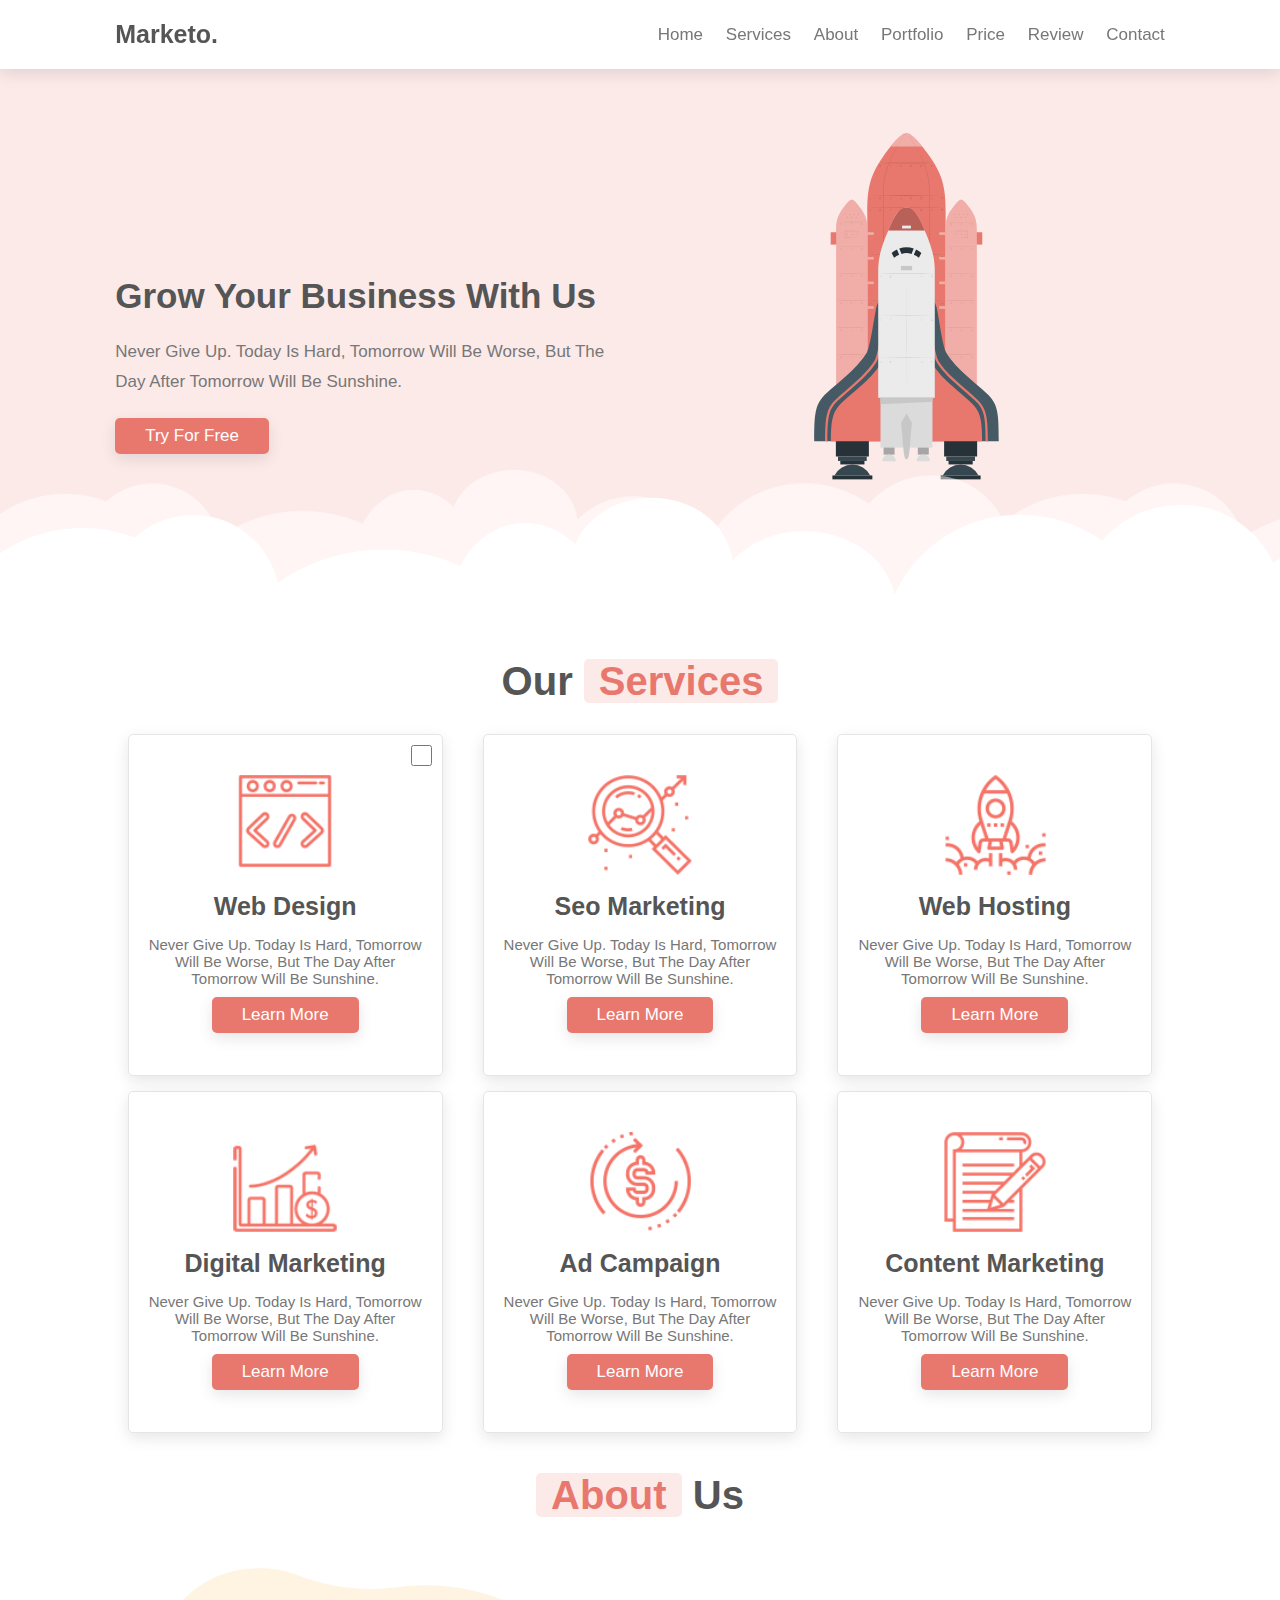
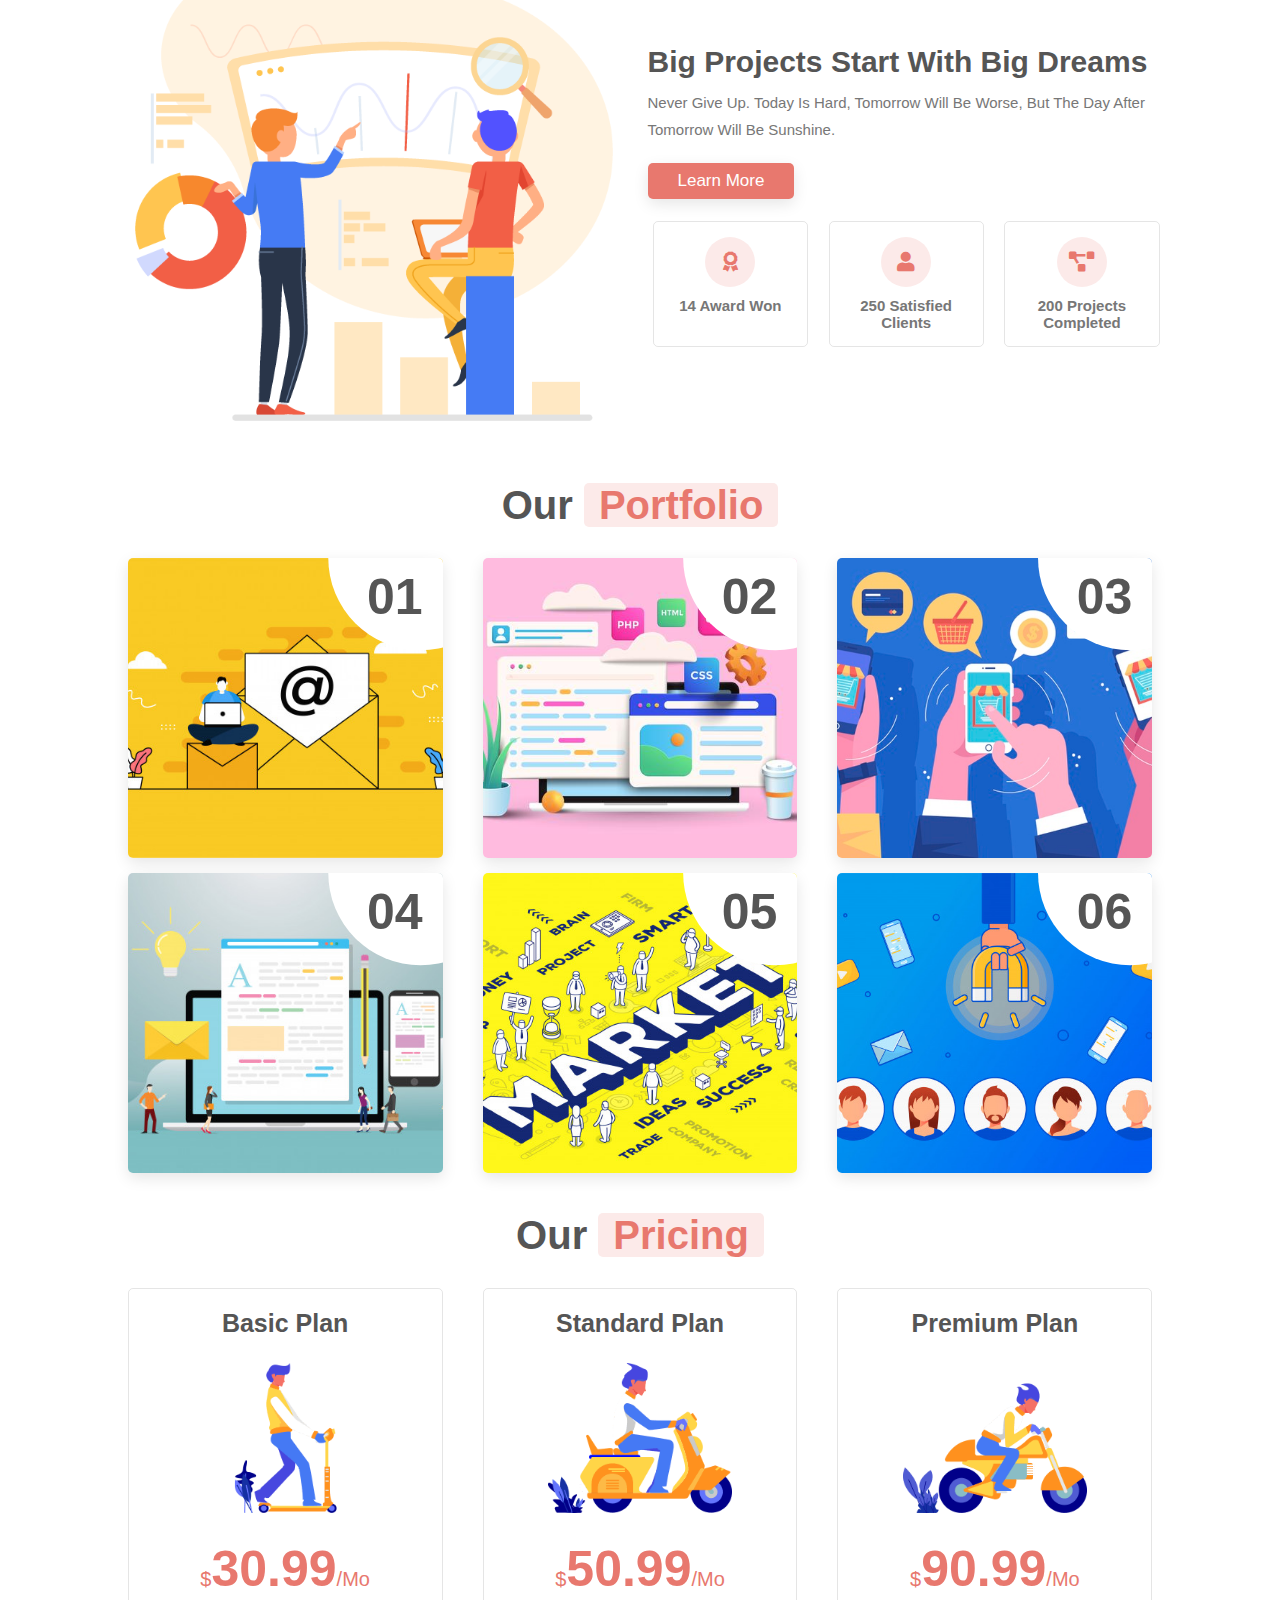
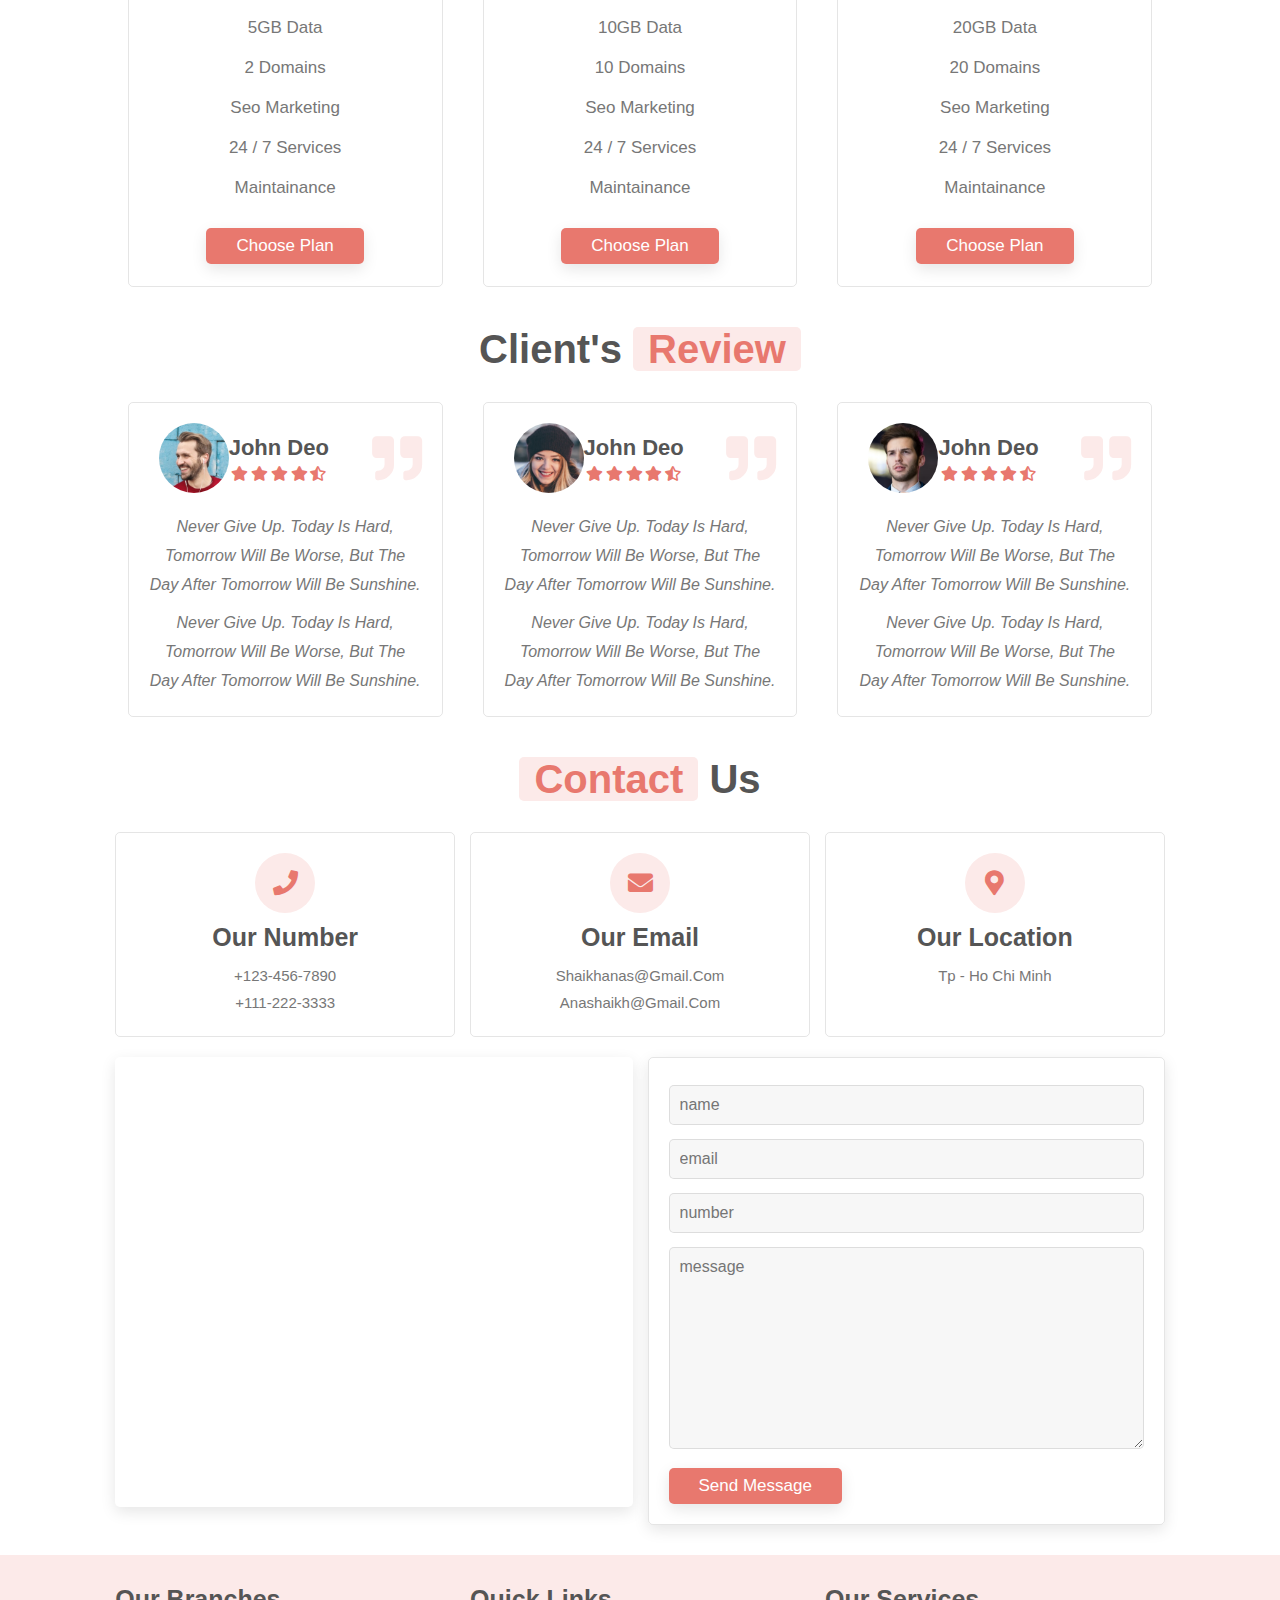
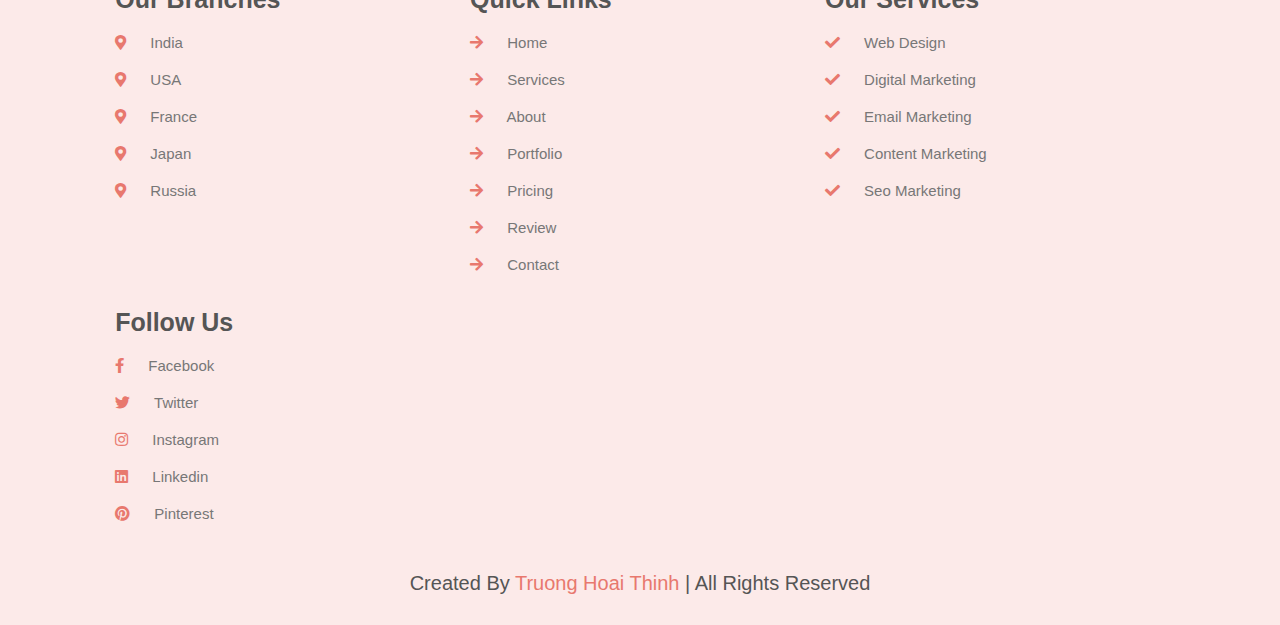
==== index.html @ 29ae83b8 "HTML/CSS/JS" ====
<!DOCTYPE html>
<html lang="en">
<head>
    <meta charset="UTF-8">
    <meta http-equiv="X-UA-Compatible" content="IE=edge">
    <meta name="viewport" content="width=device-width, initial-scale=1.0">
    <link rel="stylesheet" href="/assets/css/style.css">
    <link rel="stylesheet" href="https://cdnjs.cloudflare.com/ajax/libs/font-awesome/5.15.4/css/all.min.css">
    <title>Document</title>
</head>
<body>
    <header class="header">
        <a href="index.html" class="logo">Marketo.</a>

        <nav class="navbar">
            <a href="index.html">home</a>
            <a href="services.html">services</a>
            <a href="#about">about</a>
            <a href="#portfolio">portfolio</a>
            <a href="#pricing">price</a>
            <a href="#review">review</a>
            <a href="#contact">contact</a>
        </nav>

        <div id="menu-btn" class="fas fa-bars"></div>
    </header>

    <section class="home" id="home">

        <div class="content">
            <h3>grow your business with us</h3>
            <p>Never give up. Today is hard, tomorrow will be worse, but the day after tomorrow will be sunshine.</p>
            <a href="#" class="btn">try for free</a>
        </div>
    
        <div class="image">
            <img src="./assets/images/rocket.svg" alt="">
        </div>
    
        <div class="cloud cloud-1"></div>
        <div class="cloud cloud-2"></div>
    
    </section>

    <section class="services" id="services">

        <h1 class="heading"> our <span>services</span> </h1>
    
        <div class="box-container">
    
            <div class="box">
                <div class="checkbox-wrapper-13">
                    <input id="c1-13" type="checkbox">
                </div>
                <img src="./assets/images/s-1.png" alt="">
                <h3>web design</h3>
                <p>Never give up. Today is hard, tomorrow will be worse, but the day after tomorrow will be sunshine.</p>
                <a href="#" class="btn">learn more</a>


                                  
            </div>
            <div class="box">
                <img src="./assets/images/s-2.png" alt="">
                <h3>seo marketing</h3>
                <p>Never give up. Today is hard, tomorrow will be worse, but the day after tomorrow will be sunshine.</p>
                <a href="#" class="btn">learn more</a>
            </div>
    
            <div class="box">
                <img src="./assets/images/s-3.png" alt="">
                <h3>web hosting</h3>
                <p>Never give up. Today is hard, tomorrow will be worse, but the day after tomorrow will be sunshine.</p>
                <a href="#" class="btn">learn more</a>
            </div>
    
            <div class="box">
                <img src="./assets/images/s-4.png" alt="">
                <h3>digital marketing</h3>
                <p>Never give up. Today is hard, tomorrow will be worse, but the day after tomorrow will be sunshine.</p>
                <a href="#" class="btn">learn more</a>
            </div>
    
            <div class="box">
                <img src="./assets/images/s-5.png" alt="">
                <h3>ad campaign</h3>
                <p>Never give up. Today is hard, tomorrow will be worse, but the day after tomorrow will be sunshine.</p>
                <a href="#" class="btn">learn more</a>
            </div>
    
            <div class="box">
                <img src="./assets/images/s-6.png" alt="">
                <h3>content marketing</h3>
                <p>Never give up. Today is hard, tomorrow will be worse, but the day after tomorrow will be sunshine.</p>
                <a href="#" class="btn">learn more</a>
            </div>
    
        </div>
    
    </section>

    <section class="about" id="about">

        <h1 class="heading"> <span>about</span> us </h1>
        
        <div class="row">
    
            <div class="image">
                <img src="./assets/images/about-img.png" alt="">
            </div>
    
            <div class="content">
                <h3 class="title">big projects start with big dreams</h3>
                <p>Never give up. Today is hard, tomorrow will be worse, but the day after tomorrow will be sunshine.</p>
                <a href="#" class="btn">learn more</a>
                <div class="icons-container">
                    <div class="icons">
                        <i class="fas fa-award"></i>
                        <h3>14 award won</h3>
                    </div>
                    <div class="icons">
                        <i class="fas fa-user"></i>
                        <h3>250 satisfied clients</h3>
                    </div>
                    <div class="icons">
                        <i class="fas fa-project-diagram"></i>
                        <h3>200 projects completed</h3>
                    </div>
                </div>
            </div>
    
        </div>
    
    </section>

    <section class="portfolio" id="portfolio">

        <h1 class="heading"> our <span>portfolio</span> </h1>
    
        <div class="box-container">
    
            <div class="box">
                <span>01</span>
                <img src="./assets/images/port-img1.jpg" alt="">
                <div class="content">
                    <h3>web design</h3>
                    <p>1st may, 2023</p>
                </div>
            </div>
    
            <div class="box">
                <span>02</span>
                <img src="./assets/images/port-img2.jpg" alt="">
                <div class="content">
                    <h3>web design</h3>
                    <p>1st may, 2023</p>
                </div>
            </div>
    
            <div class="box">
                <span>03</span>
                <img src="./assets/images/port-img3.jpg" alt="">
                <div class="content">
                    <h3>web design</h3>
                    <p>1st may, 2023</p>
                </div>
            </div>
    
            <div class="box">
                <span>04</span>
                <img src="./assets/images/port-img4.jpg" alt="">
                <div class="content">
                    <h3>web design</h3>
                    <p>1st may, 2023</p>
                </div>
            </div>
    
            <div class="box">
                <span>05</span>
                <img src="./assets/images/port-img5.jpg" alt="">
                <div class="content">
                    <h3>web design</h3>
                    <p>1st may, 2023</p>
                </div>
            </div>
    
            <div class="box">
                <span>06</span>
                <img src="./assets/images/port-img6.jpg" alt="">
                <div class="content">
                    <h3>web design</h3>
                    <p>1st may, 2023</p>
                </div>
            </div>
    
        </div>
    
    </section>

    <section class="pricing" id="pricing">

        <h1 class="heading"> our <span>pricing</span> </h1>
    
        <div class="box-container">
    
            <div class="box">
                <h3>basic plan</h3>
                <img src="./assets/images/p-1.png" alt="">
                <div class="price"> <span>$</span>30.99<span>/mo</span> </div>
                <ul>
                    <li>5GB data</li>
                    <li>2 domains</li>
                    <li>seo marketing</li>
                    <li>24 / 7 services</li>
                    <li>maintainance</li>
                </ul>
                <a href="#" class="btn">choose plan</a>
            </div>
    
            <div class="box">
                <h3>standard plan</h3>
                <img src="./assets/images/p-2.png" alt="">
                <div class="price"> <span>$</span>50.99<span>/mo</span> </div>
                <ul>
                    <li>10GB data</li>
                    <li>10 domains</li>
                    <li>seo marketing</li>
                    <li>24 / 7 services</li>
                    <li>maintainance</li>
                </ul>
                <a href="#" class="btn">choose plan</a>
            </div>
    
            <div class="box">
                <h3>premium plan</h3>
                <img src="./assets/images/p-3.png" alt="">
                <div class="price"> <span>$</span>90.99<span>/mo</span> </div>
                <ul>
                    <li>20GB data</li>
                    <li>20 domains</li>
                    <li>seo marketing</li>
                    <li>24 / 7 services</li>
                    <li>maintainance</li>
                </ul>
                <a href="#" class="btn">choose plan</a>
            </div>
    
        </div>
    
    </section>
    
    <section class="review" id="review">

        <h1 class="heading"> client's <span>review</span> </h1>
    
        <div class="box-container">
    
            <div class="box">
                <div class="user">
                    <img src="./assets/images/pic-1.png" alt="">
                    <div class="info">
                        <h3>john deo</h3>
                        <div class="stars">
                            <i class="fas fa-star"></i>
                            <i class="fas fa-star"></i>
                            <i class="fas fa-star"></i>
                            <i class="fas fa-star"></i>
                            <i class="fas fa-star-half-alt"></i>
                        </div>
                    </div>
                    <i class="fas fa-quote-right"></i>
                </div>
                <p>Never give up. Today is hard, tomorrow will be worse, but the day after tomorrow will be sunshine.</p>
                <p>Never give up. Today is hard, tomorrow will be worse, but the day after tomorrow will be sunshine.</p>
            </div>
    
            <div class="box">
                <div class="user">
                    <img src="./assets/images/pic-2.png" alt="">
                    <div class="info">
                        <h3>john deo</h3>
                        <div class="stars">
                            <i class="fas fa-star"></i>
                            <i class="fas fa-star"></i>
                            <i class="fas fa-star"></i>
                            <i class="fas fa-star"></i>
                            <i class="fas fa-star-half-alt"></i>
                        </div>
                    </div>
                    <i class="fas fa-quote-right"></i>
                </div>
                <p>Never give up. Today is hard, tomorrow will be worse, but the day after tomorrow will be sunshine.</p>
                <p>Never give up. Today is hard, tomorrow will be worse, but the day after tomorrow will be sunshine.</p>
            </div>
    
            <div class="box">
                <div class="user">
                    <img src="./assets/images/pic-3.png" alt="">
                    <div class="info">
                        <h3>john deo</h3>
                        <div class="stars">
                            <i class="fas fa-star"></i>
                            <i class="fas fa-star"></i>
                            <i class="fas fa-star"></i>
                            <i class="fas fa-star"></i>
                            <i class="fas fa-star-half-alt"></i>
                        </div>
                    </div>
                    <i class="fas fa-quote-right"></i>
                </div>
                <p>Never give up. Today is hard, tomorrow will be worse, but the day after tomorrow will be sunshine.</p>
                <p>Never give up. Today is hard, tomorrow will be worse, but the day after tomorrow will be sunshine.</p>
            </div>
    
        </div>
    
    </section>


    <section class="contact" id="contact">

        <h1 class="heading"> <span>contact</span> us </h1>
    
        <div class="icons-container">
            <div class="icons">
                <i class="fas fa-phone"></i>
                <h3>our number</h3>
                <p>+123-456-7890</p>
                <p>+111-222-3333</p>
            </div>
            <div class="icons">
                <i class="fas fa-envelope"></i>
                <h3>our email</h3>
                <p>shaikhanas@gmail.com</p>
                <p>anashaikh@gmail.com</p>
            </div>
            <div class="icons">
                <i class="fas fa-map-marker-alt"></i>
                <h3>our location</h3>
                <p>Tp - Ho Chi Minh </p>
            </div>
        </div>
    
        <div class="row">
            <iframe class="map" src="https://www.google.com/maps/embed?pb=!1m18!1m12!1m3!1d3919.1264928059095!2d106.71226185083127!3d10.80162276164292!2m3!1f0!2f0!3f0!3m2!1i1024!2i768!4f13.1!3m3!1m2!1s0x317528a459cb43ab%3A0x6c3d29d370b52a7e!2zVHLGsOG7nW5nIMSQ4bqhaSBo4buNYyBDw7RuZyBuZ2jhu4cgVFAuSENNIC0gSFVURUNI!5e0!3m2!1svi!2s!4v1679367315374!5m2!1svi!2s" width="600" height="450" style="border:0;" allowfullscreen="" loading="lazy" referrerpolicy="no-referrer-when-downgrade"></iframe>
    
            <form action="">
                <input type="text" placeholder="name" class="box">
                <input type="email" placeholder="email" class="box">
                <input type="number" placeholder="number" class="box">
                <textarea name="" placeholder="message" class="box" id="" cols="30" rows="10"></textarea>
                <input type="submit" value="send message" class="btn">
            </form>
    
        </div>
    
    </section>

    <section class="footer">

        <div class="box-container">
            
            <div class="box">
                <h3>our branches</h3>
                <a href="#"> <i class="fas fa-map-marker-alt"></i> india </a>
                <a href="#"> <i class="fas fa-map-marker-alt"></i> USA </a>
                <a href="#"> <i class="fas fa-map-marker-alt"></i> france </a>
                <a href="#"> <i class="fas fa-map-marker-alt"></i> japan </a>
                <a href="#"> <i class="fas fa-map-marker-alt"></i> russia </a>
            </div>
    
            <div class="box">
                <h3>quick links</h3>
                <a href="#"> <i class="fas fa-arrow-right"></i> home </a>
                <a href="#"> <i class="fas fa-arrow-right"></i> services </a>
                <a href="#"> <i class="fas fa-arrow-right"></i> about </a>
                <a href="#"> <i class="fas fa-arrow-right"></i> portfolio </a>
                <a href="#"> <i class="fas fa-arrow-right"></i> pricing </a>
                <a href="#"> <i class="fas fa-arrow-right"></i> review </a>
                <a href="#"> <i class="fas fa-arrow-right"></i> contact </a>
            </div>
    
            <div class="box">
                <h3>our services</h3>
                <a href="#"> <i class="fas fa-check"></i> web design </a>
                <a href="#"> <i class="fas fa-check"></i> digital marketing </a>
                <a href="#"> <i class="fas fa-check"></i> email marketing </a>
                <a href="#"> <i class="fas fa-check"></i> content marketing </a>
                <a href="#"> <i class="fas fa-check"></i> seo marketing </a>
            </div>
    
            <div class="box">
                <h3>follow us</h3>
                <a href="#"> <i class="fab fa-facebook-f"></i> facebook </a>
                <a href="#"> <i class="fab fa-twitter"></i> twitter </a>
                <a href="#"> <i class="fab fa-instagram"></i> instagram </a>
                <a href="#"> <i class="fab fa-linkedin"></i> linkedin </a>
                <a href="#"> <i class="fab fa-pinterest"></i> pinterest </a>
            </div>
    
        </div>
    
        <div class="credit">created by <span>truong hoai thinh</span> | all rights reserved</div>
    
    </section>

</body>
</html>

<script src="./assets/js/script.js"></script>
---- assets/css/style.css ----
@import url('https://fonts.googleapis.com/css2?family=Nunito:ital,wght@0,200;0,300;0,400;0,600;0,700;1,200;1,300&display=swap');

:root{
    --main-color:#e8786e;
    --black:#555;
    --light-color:#777;
    --bg:#fceae9;
    --border:.1rem solid rgba(0,0,0,.1);
    --box-shadow:0 .5rem 1.5rem rgba(0,0,0,.1);
}

* {
    font-family: 'Nuntito', sans-serif;
    margin: 0;
    padding: 0;
    box-sizing: border-box;
    text-decoration: none;
    text-transform: capitalize;
    transition: all .2s ease-out;
    outline: none;
    border: none; 
}

html {
    font-size: 62.5%;
    scroll-behavior: smooth;
    scroll-padding-top: 9rem;
    overflow-x:  hidden;
}

.header {
    position: fixed;
    top: 0; left: 0; right: 0;
    z-index: 1000;
    background: #fff;
    box-shadow: var(--box-shadow);
    display: flex;
    align-items: center;
    justify-content: space-between;
    padding: 2rem 9%;
}


.header .logo {
    font-size: 2.5rem;
    color: var(--black);
    font-weight: bolder;
}

.header .navbar a {
    font-size: 1.7rem;
    color: var(--light-color);
    margin-left: 2rem;
}

.header .navbar a:hover {
    color: var(--main-color);
}

#menu-btn { 
    cursor: pointer;
    font-size: 2.5rem;
    padding: 1rem 1.3rem;
    border-radius: .5rem;
    color: var(--main-color);
    background: var(--bg);
    display: none;
}

#menu-btn:hover {
    color: #fff;
    background: var(--main-color);
}

/* ------------------------------- */

.home {
    display: flex;
    align-items: center;
    flex-wrap: wrap;
    gap: 1.5rem; 
    padding-top: 10rem;
    position: relative;
    background: var(--bg);
}

.home .content {
    flex-grow: 1;
    flex-shrink: 1;
    flex-basis: 45rem;
}

.home .image {
    flex: 1 1 45rem;
}

.home .image img {
    width: 100%;
}

.home .content h3 {
    font-size: 3.5rem;
    color: var(--black);
    line-height: 1.8;
}

.home .content p {
    font-size: 1.7rem;
    color: var(--light-color);
    line-height: 1.8;
    padding: 1rem 0;
}

section {
    padding: 2rem 9%;
}

.btn {
    margin-top: 1rem;
    display: inline-block;
    padding: .8rem 3rem;
    font-size: 1.7rem;
    cursor: pointer;
    color: #fff;
    background: var(--main-color);
    border-radius: .5rem;
    box-shadow: var(--box-shadow);
    position: relative;
    z-index: 0;
    overflow: hidden;
}

.btn::before {
    content: '';
    position: absolute;
    top: 0;
    right: 0;
    height: 100%;
    width: 0%;
    background: var(--black);
    z-index: -1;
    transition: .2s ease-out;
}

.btn:hover::before {
    left: 0;
    width: 100%;
}

.home .cloud {
    position: absolute;
    bottom: 0; right: 0; left: 0;
    height: 18rem;
    background-size: 250rem 18rem;
    background:url(../images/cloud.png) repeat-x;
    animation: cloud 10s linear infinite;
}

@keyframes cloud {
    0%{
        background-position-x: 0rem;
    }
    100%{
        background-position-x: -250rem;
    }
}

.home .cloud-1 {
    opacity: .5;
    height:20rem;
    background-size: 250rem 20rem;
    animation-direction: reverse;
    animation-duration: 15s;
}

/* ---------------------- */

.heading {
    text-align: center;
    padding-bottom: 3rem;
    font-size: 4rem;
    color: var(--black);
}

.heading span{
    color: var(--main-color);
    border-radius: .5rem;
    background: var(--bg);
    padding: 0 1.5rem;
}

.services .box-container {
    display: flex;
    align-items: center;
    justify-content: space-around;
    flex-wrap: wrap;
    gap: 1.5rem;
}

.services .box-container .box{
    width: 30%;
    text-align: center;
    border: var(--border);
    box-shadow: var(--box-shadow);
    border-radius: .5rem;
    padding: 4rem 2rem;
    position: relative;
}

.services .box-container .box img{
    height: 10rem;
}

.services .box-container .box h3{
    color: var(--black);
    font-size: 2.5rem;
    padding-top: 1.5rem;
}

.services .box-container .box p{
    color: var(--light-color);
    font-size: 1.5rem;
    padding-top: 1.5rem;
    line-height: 1.8r;
}

@supports (-webkit-appearance: none) or (-moz-appearance: none) {
    .checkbox-wrapper-13 input[type=checkbox] {
      --active: #e8786e;
      --active-inner: #fff;
      --focus: 2px rgba(245, 184, 166, 0.884);
      
      --border: #fceae9;
      --border-hover: #e8786e;
      --background: #fff;
      --disabled: #F6F8FF;
      --disabled-inner: #E1E6F9;
      height: 21px;
      outline: none;
      display: inline-block;
      vertical-align: top;
      position: absolute;
      margin: 0;
      cursor: pointer;
      border: 1px solid var(--bc, var(--border));
      background: var(--b, var(--background));
      transition: background 0.3s, border-color 0.3s, box-shadow 0.2s;
      right: 1rem;
      top: 1rem;
    }
    .checkbox-wrapper-13 input[type=checkbox]:after {
      content: "";
      display: block;
      left: 0;
      top: 0;
      position: absolute;
      transition: transform var(--d-t, 0.3s) var(--d-t-e, ease), opacity var(--d-o, 0.2s);
    }
    .checkbox-wrapper-13 input[type=checkbox]:checked {
      --b: var(--active);
      --bc: var(--active);
      --d-o: .3s;
      --d-t: .6s;
      --d-t-e: cubic-bezier(.2, .85, .32, 1.2);
    }
    .checkbox-wrapper-13 input[type=checkbox]:disabled {
      --b: var(--disabled);
      cursor: not-allowed;
      opacity: 0.9;
    }
    .checkbox-wrapper-13 input[type=checkbox]:disabled:checked {
      --b: var(--disabled-inner);
      --bc: var(--border);
    }
    .checkbox-wrapper-13 input[type=checkbox]:disabled + label {
      cursor: not-allowed;
    }
    .checkbox-wrapper-13 input[type=checkbox]:hover:not(:checked):not(:disabled) {
      --bc: var(--border-hover);
    }
    .checkbox-wrapper-13 input[type=checkbox]:focus {
      box-shadow: 0 0 0 var(--focus);
    }
    .checkbox-wrapper-13 input[type=checkbox]:not(.switch) {
      width: 21px;
    }
    .checkbox-wrapper-13 input[type=checkbox]:not(.switch):after {
      opacity: var(--o, 0);
    }
    .checkbox-wrapper-13 input[type=checkbox]:not(.switch):checked {
      --o: 1;
    }
    .checkbox-wrapper-13 input[type=checkbox] + label {
      display: inline-block;
      vertical-align: middle;
      cursor: pointer;
      margin-left: 4px;
    }

    .checkbox-wrapper-13 input[type=checkbox]:not(.switch) {
      border-radius: 7px;
    }
    .checkbox-wrapper-13 input[type=checkbox]:not(.switch):after {
      width: 5px;
      height: 9px;
      border: 2px solid var(--active-inner);
      border-top: 0;
      border-left: 0;
      left: 7px;
      top: 4px;
      transform: rotate(var(--r, 20deg));
    }
    .checkbox-wrapper-13 input[type=checkbox]:not(.switch):checked {
      --r: 43deg;
    }
  }

  .checkbox-wrapper-13 * {
    box-sizing: inherit;
  }
  .checkbox-wrapper-13 *:before,
  .checkbox-wrapper-13 *:after {
    box-sizing: inherit;
  }

/* =============================== */

.about .row {   
    display: flex;
    align-items: center;
    flex-wrap: wrap;
    gap: 1.5rem;
}

.about .row .image {
    flex: 1 1 45rem;
    padding: 2rem;
}

.about .row .image img {
    width: 100%;
}

.about .row .content {
    flex: 1 1 45rem;
}

.about .row .content .title {
    font-size: 3rem;
    color: var(--black);
}

.about .row .content p{
    font-size: 1.5rem;
    color: var(--light-color);
    line-height: 1.8;
    padding: 1rem 0;
}

.about .row .content .icons-container{
    display: flex;
    flex-wrap: wrap;
    justify-content: space-around;
    gap: 1rem;
    padding-top: 2rem;
}

.about .row .content .icons-container .icons {
    border-radius: .5rem;
    border: var(--border);
    padding: 1.5rem;
    text-align: center;
    width: 30%;
}

.about .row .content .icons-container .icons i {
    border-radius: 50%;
    background: var(--bg);
    color: var(--main-color);
    height: 5rem;
    width: 5rem;
    line-height: 5rem;
    font-size: 2rem;
}

.about .row .content .icons-container .icons h3 {
    color: var(--light-color);
    font-size: 1.5rem;
    padding-top: 1rem;
}

/* =============================== */

.portfolio .box-container {
   display: flex;
   justify-content: space-around;
   align-items: center;
    gap: 1.5rem;
    flex-wrap: wrap;
    
}

.portfolio .box-container .box {
    height: 30rem;
    width: 30%;
    border-radius: .5rem;
    overflow: hidden;
    position: relative;
    box-shadow: var(--box-shadow);
}

.portfolio .box-container .box img{
    height: 100%;
    width: 100%;
    object-fit: cover;
}

.portfolio .box-container .box span {
    position: absolute;
    top: 1rem; right: 2rem;
    font-weight: bolder;
    font-size: 5rem;
    color: var(--black);
}

.portfolio .box-container .box::before {
    height: 100%;
    width: 100%;
    content: "";
    position: absolute;
    top: 0; left: 0;
    background: #fff;
    clip-path: circle(30% at 93% 0);
    transition: .3s linear;
}

.portfolio .box-container .box:hover::before {
    clip-path: circle(100%);
}

.portfolio .box-container .box .content {
    height: 100%;
    width: 100%;
    position: absolute;
    top: 6rem; left: 0;
    transition-delay: .3s;
    display: flex;
    justify-content: center;
    align-items: center;
    flex-flow: column;
    opacity: 0;

}

.portfolio .box-container .box:hover .content {
    top: 0;
    opacity: 1;

}

.portfolio .box-container .box .content h3 {
    font-size: 2.5rem;
    padding-bottom: .5rem;
    color: var(--black);
}

.portfolio .box-container .box .content p {
    font-size: 1.5rem;
    color: var(--light-color);
}

/* .pricing .box-container {
    display: grid;
    grid-template-columns: repeat(autofit, minmax(30rem, 1fr));
    gap: 1.5rem;

}

.pricing .box-container .box {
    text-align: center;
    padding: 2rem;
} */

/* =============================== */
.pricing .box-container {
    display: flex;
    align-items: center;
    justify-content: space-around;
    flex-wrap: wrap;
    gap: 1.5rem;
}

.pricing .box-container .box {
    text-align: center;
    width: 30%;
    padding: 2rem;
    border-radius: .5rem;
    border: var(--border);
    background-origin: var(--box-shadow);
    flex-wrap: wrap;
    overflow: hidden;
}

.pricing .box-container .box h3 {
    color: var(--black);
    font-size: 2.5rem;
}

.pricing .box-container .box img {
    margin: 2.5rem 0;
    height: 15rem;
}

.pricing .box-container .box ul {
    padding: 1rem 0;
    list-style: none;
}

.pricing .box-container .box ul li {
    padding: 1rem 0;
    font-size: 1.7rem;
    color: var(--light-color);
}

.pricing .box-container .box .price {
    font-size: 5rem;
    font-weight: bolder;
    color: var(--main-color);
}

.pricing .box-container .box .price span{
    font-size: 2rem;
    font-weight: lighter;
}

/* =============================== */

.review .box-container {
    display: flex;
    align-items: center;
    justify-content: space-around;
    flex-wrap: wrap;
    gap: 1.5rem;
}

.review .box-container .box {
    text-align: center;
    width: 30%;
    padding: 2rem;
    border-radius: .5rem;
    border: var(--border);
    background-origin: var(--box-shadow);
    flex-wrap: wrap;
    overflow: hidden;
}

.review .box-container .box .user {
    display: flex;
    align-items: center;
    padding-bottom: 1rem;
}

.review .box-container .box .user img {
    height: 7rem;
    width: 7rem;
    border-radius: 50%;
    margin-left: 1rem;
}

.review .box-container .box .user h3 {
    font-size: 2.2rem;
    color: var(--black);
    padding-bottom: .5rem;
}

.review .box-container .box .user .stars i {
    font-size: 1.5rem;
    color: var(--main-color);
}

.review .box-container .box .fa-quote-right {
    margin-left: auto;
    font-size: 5rem;
    color: var(--bg);
}

.review .box-container .box p {
    padding-top: 1rem;
    font-size: 1.6rem;
    line-height: 1.8;
    color: var(--light-color);
    font-style: italic;
}

/* =============================== */

.contact .icons-container {
    display: flex;
    flex-wrap: wrap;
    gap: 1.5rem;
}

.contact .icons-container .icons {
    text-align: center;
    flex: 1 1 25rem;
    padding: 2rem;
    border-radius: .5rem;
    border: var(--border);
    background-origin: var(--box-shadow);
    overflow: hidden;
}

.contact .icons-container .icons i {
    height: 6rem;
    width: 6rem;
    line-height: 6rem;
    font-size: 2.5rem;
    color: var(--main-color);
    background: var(--bg);
    border-radius: 50%;
}

.contact .icons-container .icons h3 {
    color: var(--black);
    padding: 1rem 0;
    font-size: 2.5rem;
}

.contact .icons-container .icons p {
    color: var(--light-color);
    line-height: 1.8;
    font-size: 1.5rem;
}


.contact .row{
    margin-top: 2rem;
    display: flex;
    flex-wrap: wrap;
    gap: 1.5rem;
}

.contact .row .map {
    flex: 1 1 45rem;
    width: 100%;
    padding: 2rem;
    border: var(--border);
    box-shadow: var(--box-shadow);
    border-radius: .5rem;
}

.contact .row form {
    flex: 1 1 45rem;
    width: 100%;
    padding: 2rem;
    border: var(--border);
    box-shadow: var(--box-shadow);
    border-radius: .5rem;
}

.contact .row form .box {
    margin: .7rem 0;
    padding: 1rem;
    font-size: 1.6rem;
    color: var(--black);
    border-radius: .5rem;
    border: var(--border);
    background: #f7f7f7;
    text-transform: none;
    width: 100%;
}

.contact .row form .box:focus {
    background: var(--bg);
}

.contact .row form .box textarea {
    height: 20rem;
    resize: none;
}

.contact .row form .btn:hover {
    background: var(--black);
}

/* =============================== */

.footer  {
    margin-top: 1rem;
    background: var(--bg);
}

.footer .box-container {
    display: grid;
    grid-template-columns: repeat(auto-fit, minmax(30rem, 1fr));
    gap: 1.5rem;
}

.footer .box-container .box h3 {
    font-size: 2.5rem;  
    padding: 1rem 0;
    color: var(--black);
}

.footer .box-container .box a {
    display: block;
    font-size: 1.5rem;
    padding: 1rem 0;
    color: var(--light-color);
}

.footer .box-container .box a i {
    padding-right: 2rem;
    color: var(--main-color);
}

.footer .credit {
    color: var(--black);
    text-align: center;
    padding: 1rem;
    margin-top: 2rem;
    padding-top: 2rem;
    font-size: 2rem;
}

.footer .credit span{
    color: var(--main-color);
}




























@media (max-width: 63.9375e){

    html {
        font-size: 55%;
    }

    .header{
        padding: 2rem;
    }

    section {
        padding: 2rem;
    }
}

@media (min-width: 46.25em) and (max-width: 63.9375em){

    #menu-btn {
        display: initial;
    }

    .header .navbar {
        position: absolute;
        top: 115%; right: 2rem;
        background: #fff;
        box-shadow: var(--box-shadow);
        border:var(--border);
        border-radius: .5rem;
        width: 30rem;
        transform: scale(0);
        transform-origin: top right;
    }

    .header .navbar.active {
        transform: scale(1);
    }

    .header .navbar a {
        font-size: 2rem;
        padding: 1rem;
        margin:  1rem;
        display: block;
        border-radius: .5rem;
    }

    .header .navbar a:hover {
        background: var(--bg);
    }

    .home .content {
        text-align: center;
    }

    .services .box-container .box {
        width: 45%;
    }

    .portfolio .box-container .box {
        height: 100%;
        width: 45%;
    }

    .pricing .box-container .box {
        width: 45%;
    }

    .review .box-container .box {

        width: 45%;
    }

    .contact .icons-container .icons {
        width: 45%;
    }

}

@media (max-width: 46.1875em){

    html {
        font-size: 50%;
    }

    #menu-btn {
        display: initial;
    }

    .header .navbar {
        position: absolute;
        top: 115%; right: 2rem;
        background: #fff;
        box-shadow: var(--box-shadow);
        border:var(--border);
        border-radius: .5rem;
        width: 30rem;
        transform: scale(0);
        transform-origin: top right;
    }

    .header .navbar.active {
        transform: scale(1);
    }

    .header .navbar a {
        font-size: 2rem;
        padding: 1rem;
        margin:  1rem;
        display: block;
        border-radius: .5rem;
    }

    .header .navbar a:hover {
        background: var(--bg);
    }

    .home .content {
        text-align: center;
    }

    .services .box-container .box {
        width: 45%;
    }

    .services .box-container .box {
        width: 100%;
    }

    .portfolio .box-container .box {
        height: 100%;
        width: 100%;
    }

    .pricing .box-container .box {
        width: 100%;
        
    }

    .review .box-container .box {

        width: 100%;

    }

    .contact .icons-container .icons {
        width: 100%;
    }


}
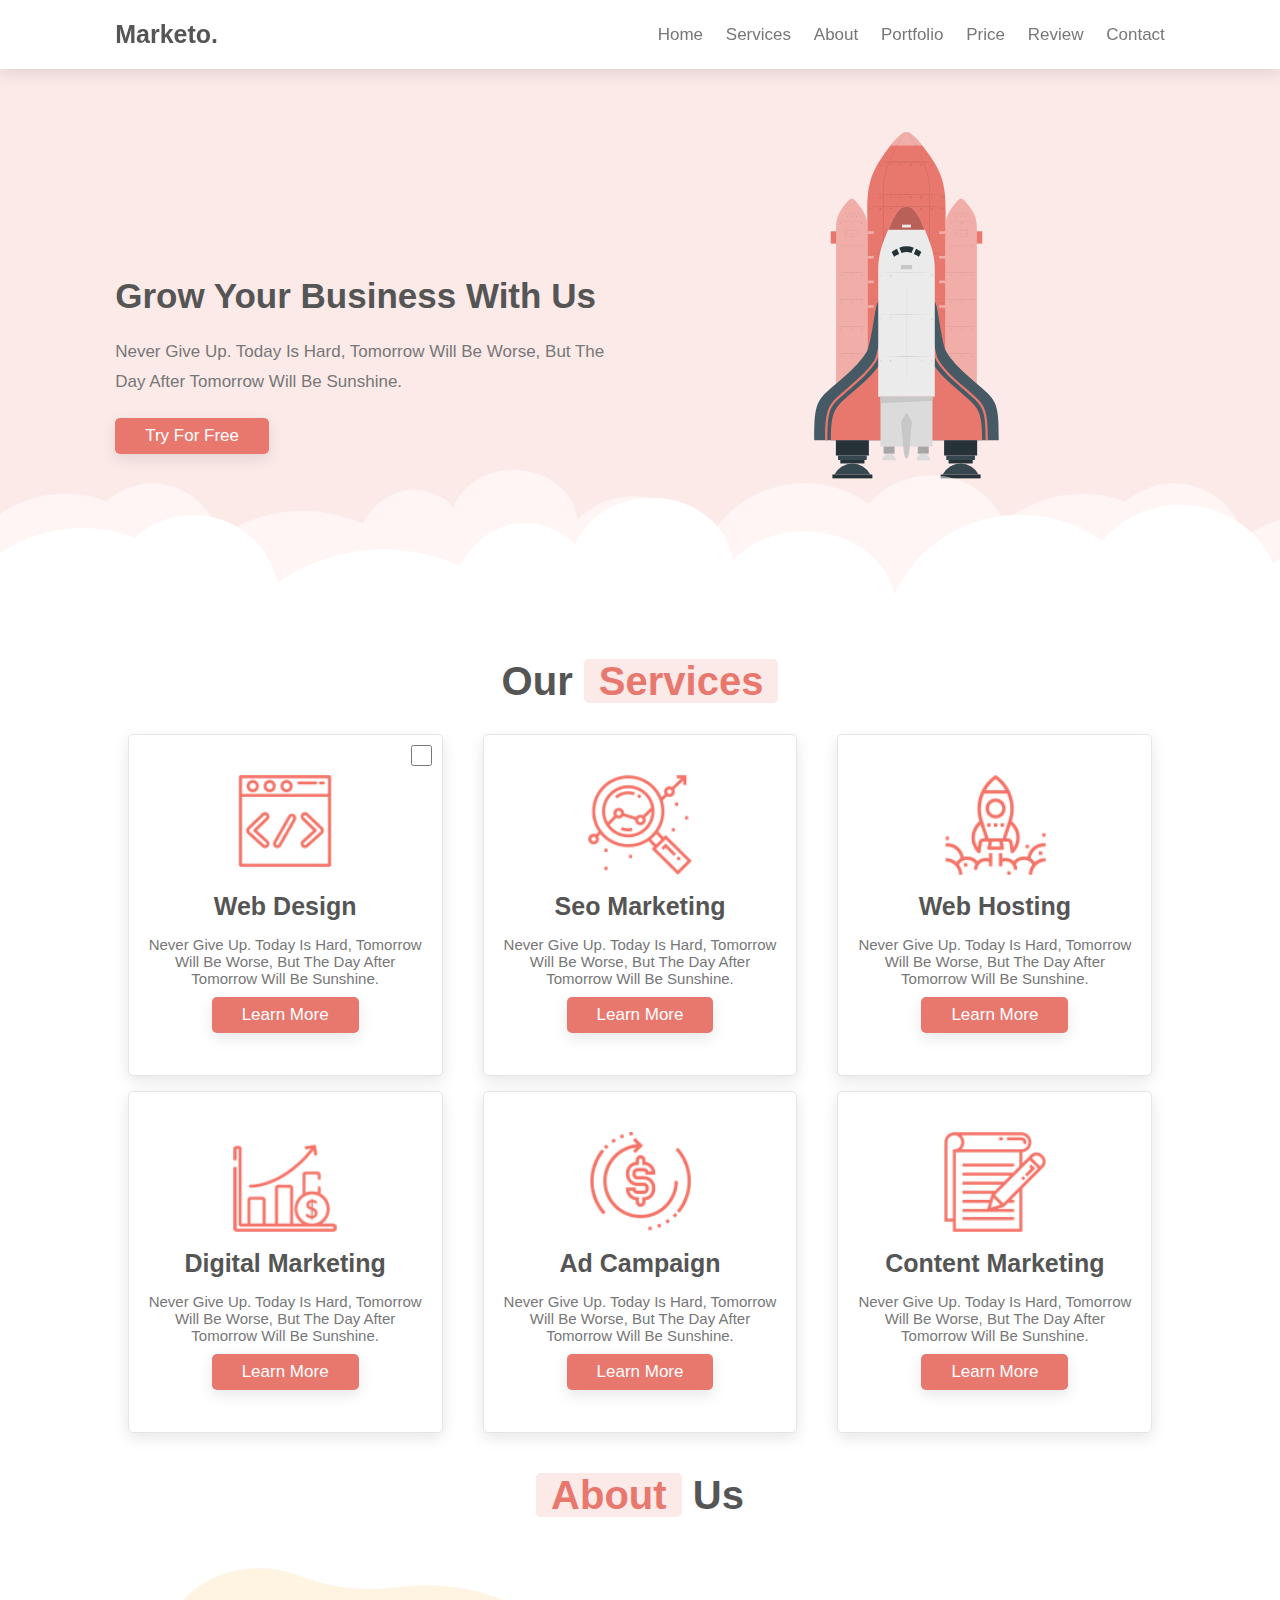
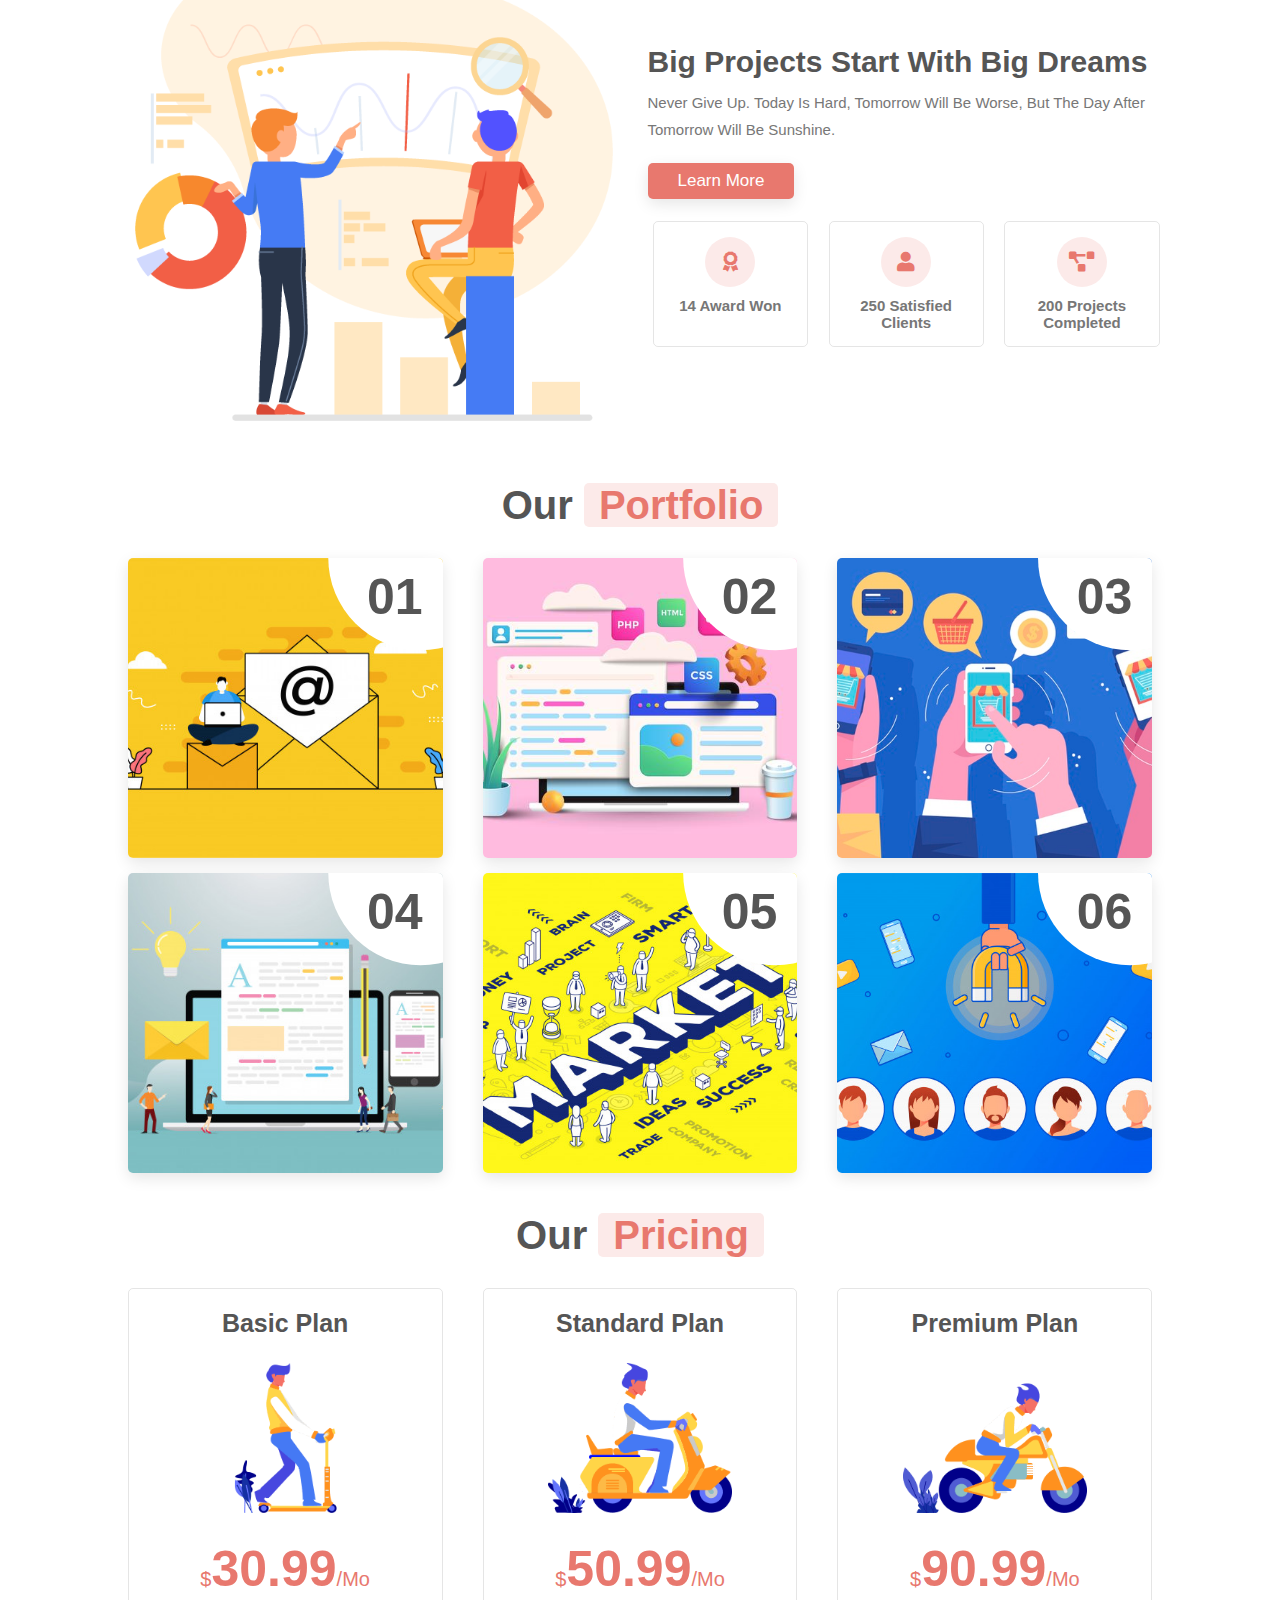
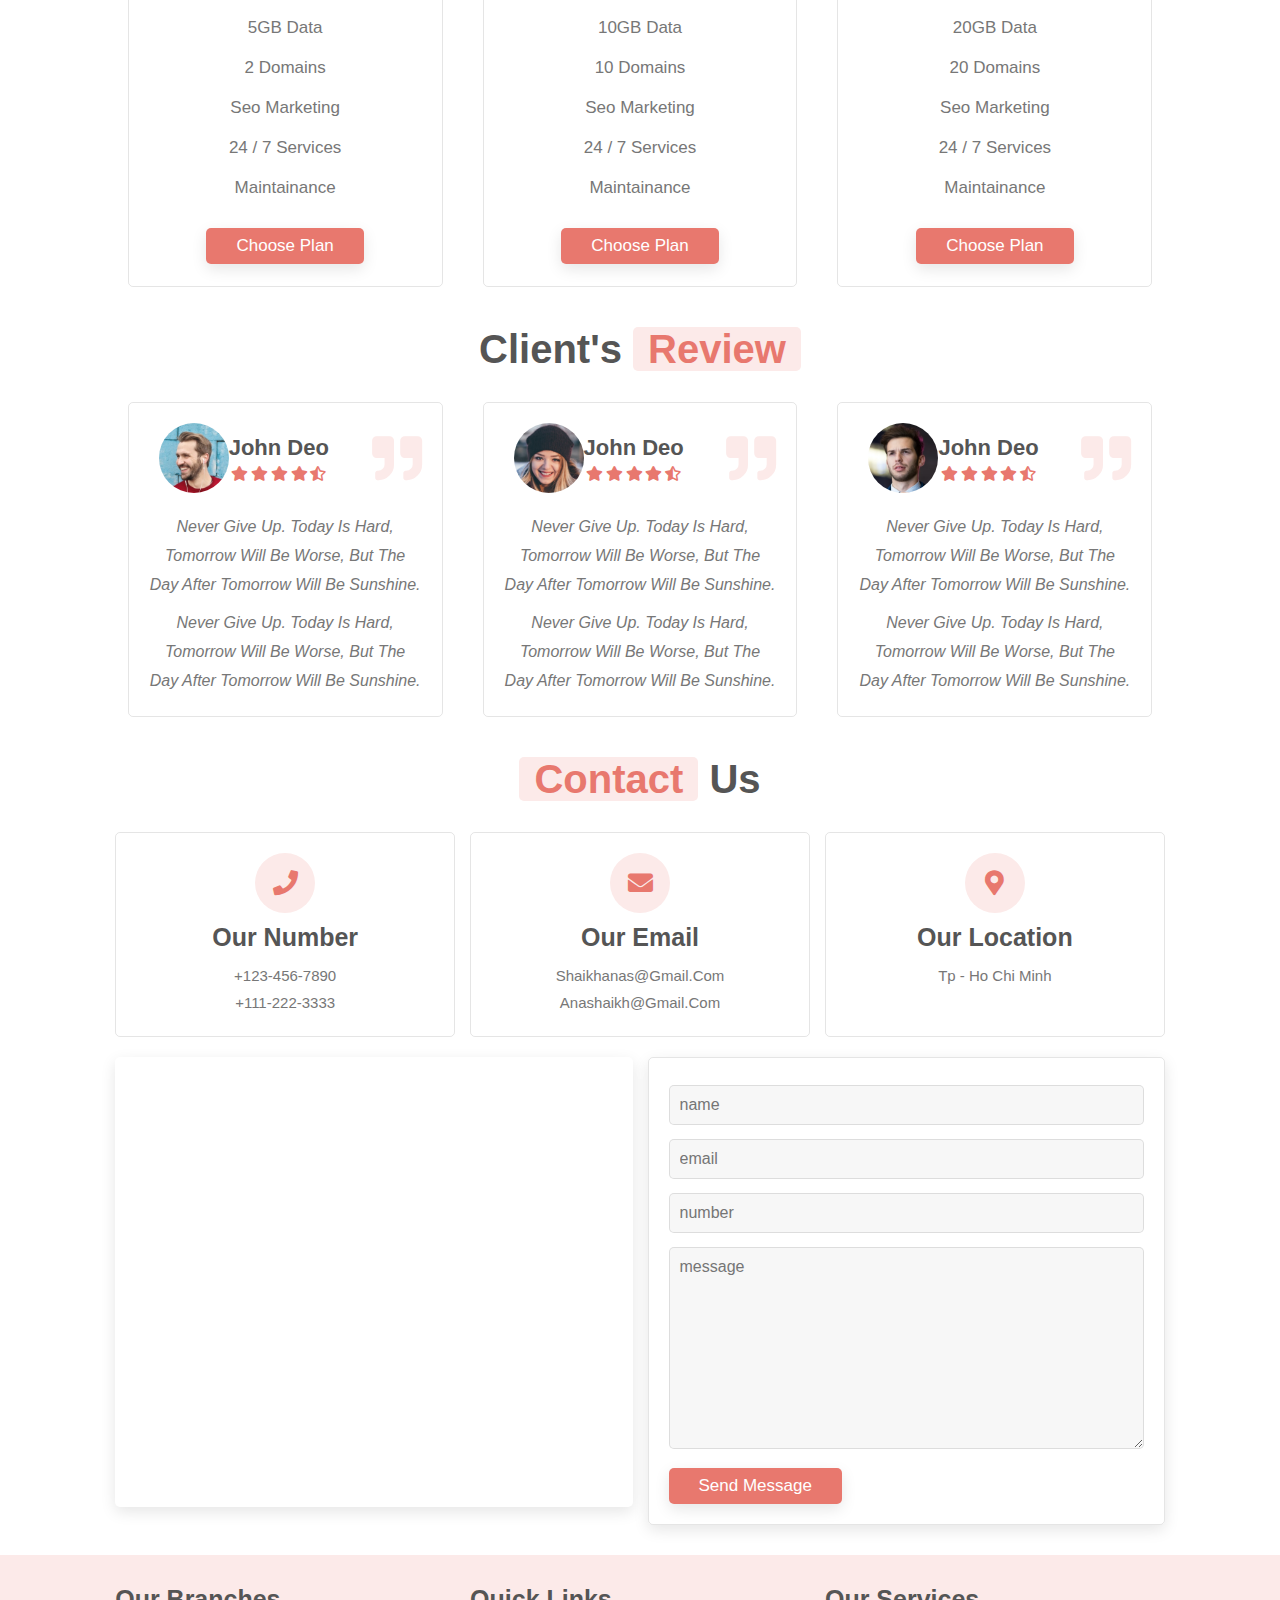
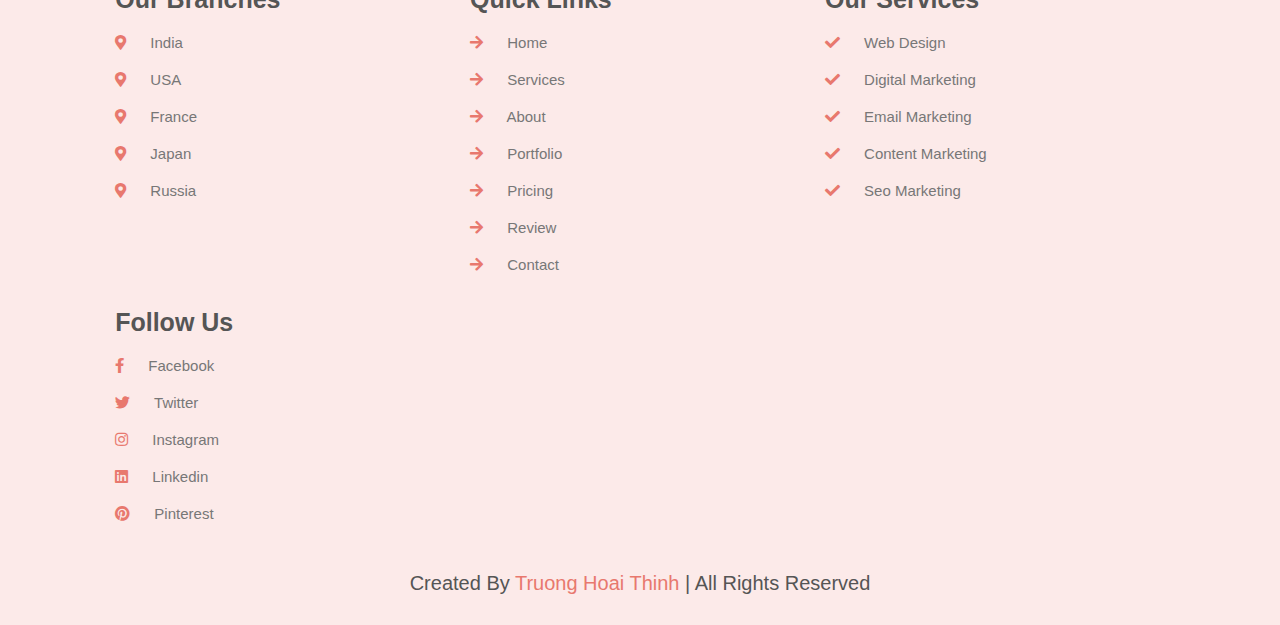
==== commit af7d3ad8: "Fix CSS" ====
--- a/index.html
+++ b/index.html
@@ -4,7 +4,7 @@
     <meta charset="UTF-8">
     <meta http-equiv="X-UA-Compatible" content="IE=edge">
     <meta name="viewport" content="width=device-width, initial-scale=1.0">
-    <link rel="stylesheet" href="/assets/css/style.css">
+    <link rel="stylesheet" href="./assets/css/style.css">
     <link rel="stylesheet" href="https://cdnjs.cloudflare.com/ajax/libs/font-awesome/5.15.4/css/all.min.css">
     <title>Document</title>
 </head>
